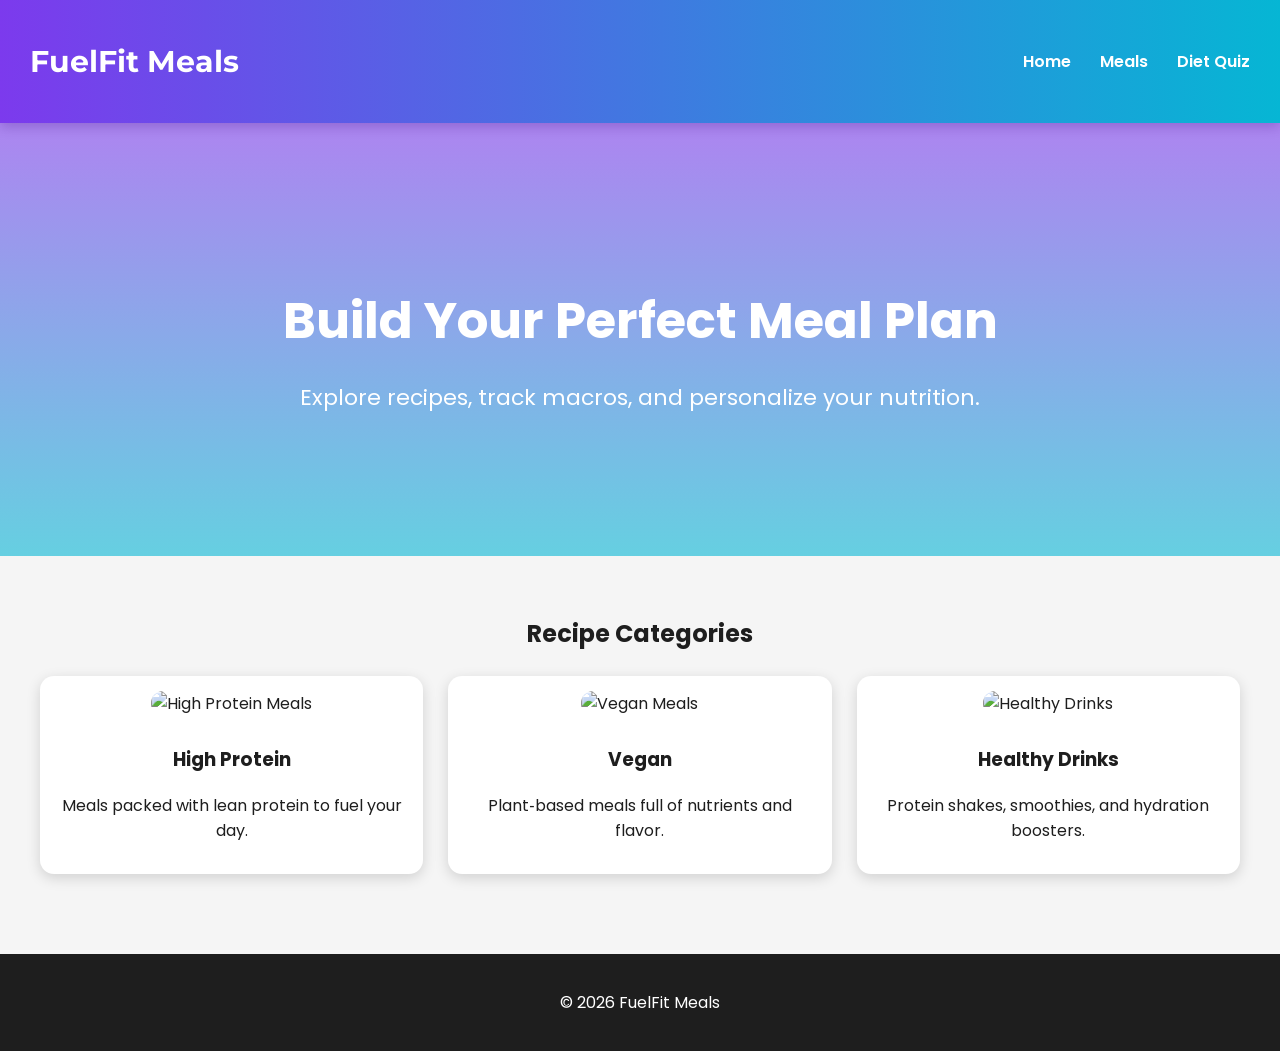
==== index.html @ ccb08ff2 "Add files via upload" ====
<!DOCTYPE html>
<html lang="en">
<head>
    <meta charset="UTF-8">
    <meta name="viewport" content="width=device-width, initial-scale=1.0">
    <title>FuelFit Meals</title>
    <link rel="stylesheet" href="style.css">
</head>

<body>

    <!-- Navigation Bar -->
    <nav class="navbar">
        <h1 class="logo">FuelFit Meals</h1>
        <ul class="nav-links">
            <li><a href="index.html">Home</a></li>
            <li><a href="meals.html">Meals</a></li>
            <li><a href="quiz.html">Diet Quiz</a></li>
        </ul>
    </nav>

    <!-- Hero Section -->
    <header class="hero">
        <h2>Build Your Perfect Meal Plan</h2>
        <p>Explore recipes, track macros, and personalize your nutrition.</p>
    </header>

    <!-- Categories Section -->
    <section class="categories">
        <h2>Recipe Categories</h2>

        <div class="category-grid">
            <!-- Category 1 -->
            <div class="category-card">
                <img src="images/protein.jpg" alt="High Protein Meals">
                <h3>High Protein</h3>
                <p>Meals packed with lean protein to fuel your day.</p>
            </div>

            <!-- Category 2 -->
            <div class="category-card">
                <img src="images/vegan.jpg" alt="Vegan Meals">
                <h3>Vegan</h3>
                <p>Plant‑based meals full of nutrients and flavor.</p>
            </div>

            <!-- Category 3 -->
            <div class="category-card">
                <img src="images/drinks.jpg" alt="Healthy Drinks">
                <h3>Healthy Drinks</h3>
                <p>Protein shakes, smoothies, and hydration boosters.</p>
            </div>
        </div>
    </section>

    <!-- Footer -->
    <footer>
        <p>© 2026 FuelFit Meals</p>
    </footer>

</body>
</html>
---- style.css ----
/* ---------------- GLOBAL COLORS & FONTS ---------------- */
@import url('https://fonts.googleapis.com/css2?family=Poppins:wght@300;400;600&family=Montserrat:wght@600&display=swap');

:root {
    --primary: #7C3AED;   /* Purple */
    --secondary: #06B6D4; /* Teal */
    --accent: #F97316;    /* Orange */
    --dark: #1E1E1E;
    --light: #F5F5F5;
}

body {
    margin: 0;
    font-family: 'Poppins', sans-serif;
    background: var(--light);
    color: var(--dark);
}

/* ---------------- NAVBAR ---------------- */
.navbar {
    display: flex;
    justify-content: space-between;
    align-items: center;
    background: linear-gradient(90deg, var(--primary), var(--secondary));
    padding: 18px 30px;
    color: white;
    box-shadow: 0 4px 12px rgba(0,0,0,0.3);
}

.logo {
    font-family: 'Montserrat', sans-serif;
    font-size: 30px;
}

.nav-links li {
    display: inline-block;
    margin-left: 25px;
}

.nav-links a {
    color: white;
    text-decoration: none;
    font-weight: 600;
    transition: 0.3s;
}

.nav-links a:hover {
    color: var(--accent);
}

/* ---------------- HERO ---------------- */
.hero {
    background: linear-gradient(rgba(124,58,237,0.6), rgba(6,182,212,0.6)),
                url('images/hero.jpg') center/cover no-repeat;
    padding: 120px 20px;
    text-align: center;
    color: white;
}

.hero h2 {
    font-size: 50px;
    margin-bottom: 10px;
}

.hero p {
    font-size: 22px;
}

/* ---------------- CATEGORY GRID ---------------- */
.categories {
    padding: 40px;
    text-align: center;
}

.category-grid {
    display: grid;
    grid-template-columns: repeat(3, 1fr);
    gap: 25px;
    margin-top: 25px;
}

.category-card {
    background: white;
    padding: 15px;
    border-radius: 14px;
    box-shadow: 0 4px 14px rgba(0,0,0,0.15);
    transition: 0.3s;
}

.category-card:hover {
    transform: translateY(-8px);
    box-shadow: 0 6px 20px rgba(0,0,0,0.2);
}

.category-card img {
    width: 100%;
    border-radius: 12px;
    margin-bottom: 10px;
}

/* ---------------- MEAL TABLE ---------------- */
.meal-table-section {
    padding: 40px;
}

.meal-table {
    width: 95%;
    margin: auto;
    border-collapse: collapse;
    background: white;
    border-radius: 12px;
    overflow: hidden;
    box-shadow: 0 4px 14px rgba(0,0,0,0.15);
}

.meal-table th {
    background: var(--primary);
    color: white;
    padding: 14px;
    font-size: 18px;
}

.meal-table td {
    padding: 12px;
    border-bottom: 1px solid #ddd;
}

.add-btn {
    background: var(--accent);
    color: white;
    padding: 10px 16px;
    border: none;
    border-radius: 6px;
    cursor: pointer;
    transition: 0.3s;
    font-weight: 600;
}

.add-btn:hover {
    background: #ea580c;
}

/* ---------------- QUIZ FORM ---------------- */
.quiz-section {
    padding: 40px;
    text-align: center;
}

.quiz-form {
    width: 50%;
    margin: auto;
    background: white;
    padding: 30px;
    border-radius: 14px;
    box-shadow: 0 4px 14px rgba(0,0,0,0.15);
}

.quiz-form input,
.quiz-form select {
    width: 100%;
    padding: 12px;
    margin-bottom: 18px;
    border-radius: 6px;
    border: 1px solid #ccc;
}

.submit-btn {
    background: var(--secondary);
    color: white;
    padding: 12px;
    border: none;
    border-radius: 6px;
    cursor: pointer;
    width: 100%;
    font-size: 18px;
    transition: 0.3s;
    font-weight: 600;
}

.submit-btn:hover {
    background: #0891b2;
}

/* ---------------- FOOTER ---------------- */
footer {
    text-align: center;
    padding: 20px;
    background: var(--dark);
    color: white;
    margin-top: 40px;
}
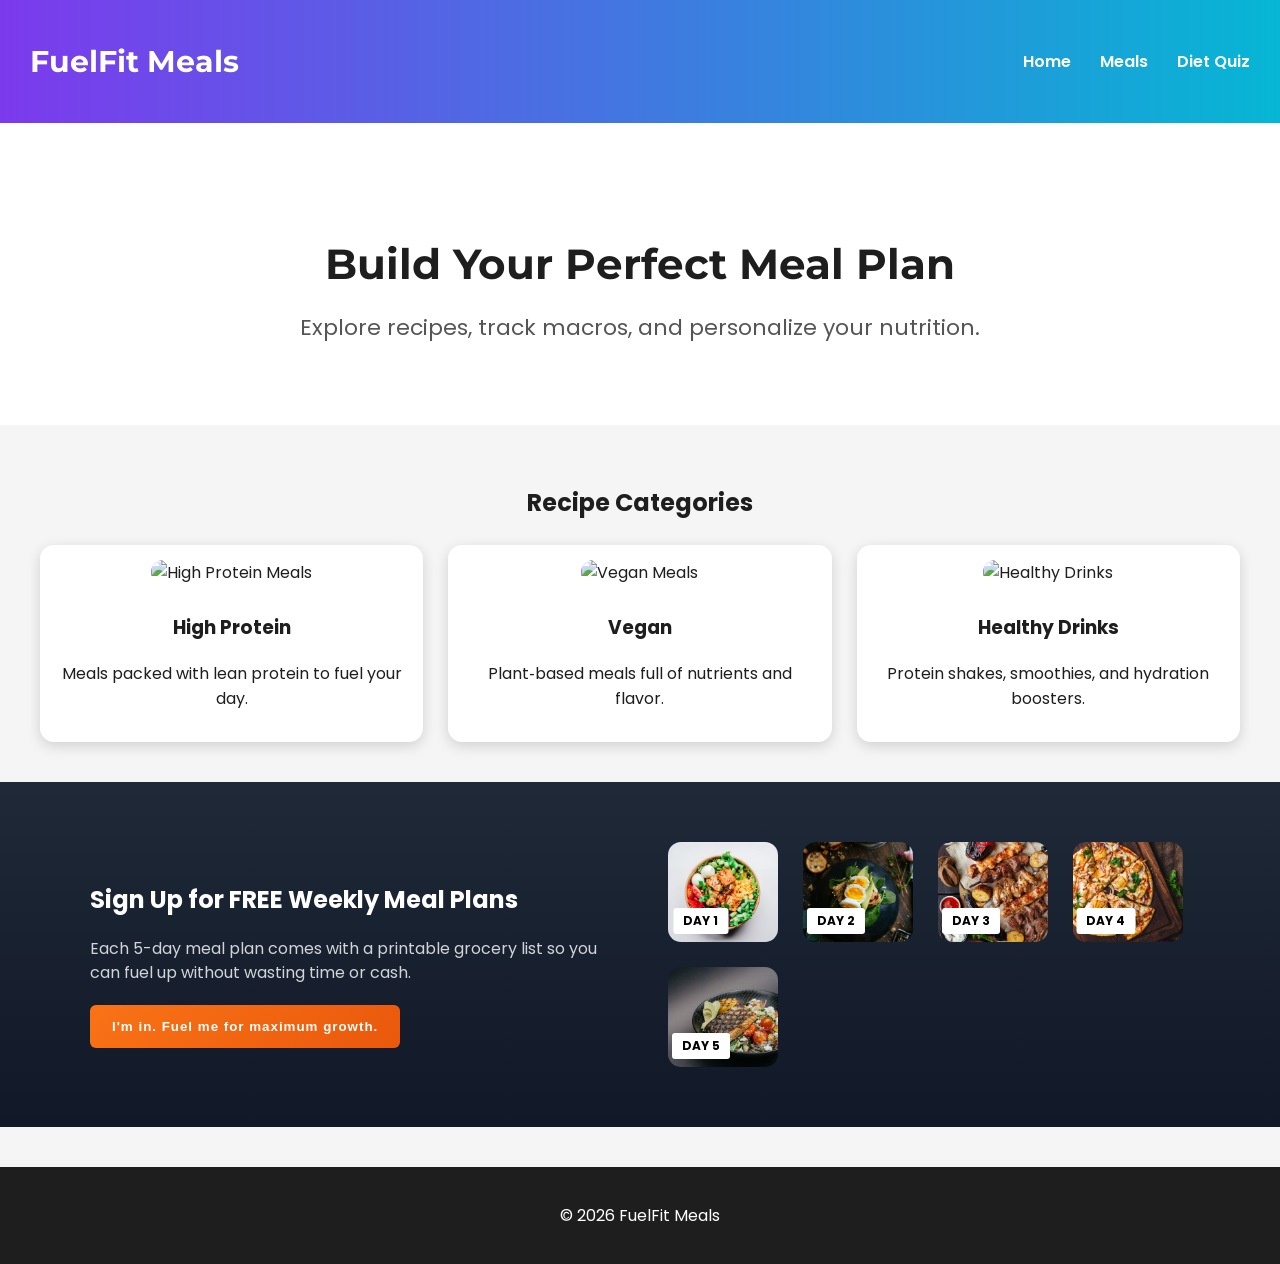
==== commit 499ffd9d: "added signup section, button, and images" ====
--- a/index.html
+++ b/index.html
@@ -53,6 +53,55 @@
         </div>
     </section>
 
+
+    <!-- Sign Up section -->
+
+    <section class="signup-section">
+
+        <div class="signup-container">
+
+            <!-- Left side -->
+
+            <div class="signup-text">
+                <h2>Sign Up for FREE Weekly Meal Plans</h2>
+
+                <p>
+                    Each 5-day meal plan comes with a printable grocery list 
+                    so you can fuel up without wasting time or cash.
+                </p>
+
+                <button class="cta-btn">I'm in. Fuel me for maximum growth.</button>
+            </div>
+
+            <!-- Right side -->
+
+            <div class="signup-images">
+                <div class="rsquare">
+                    <img src="images/bowl.jpg" alt="Day 1">
+                    <span>DAY 1</span>
+                </div>
+                <div class="rsquare">
+                    <img src="images/eggs.jpg" alt="Day 2">
+                    <span>DAY 2</span>
+                </div>
+                <div class="rsquare">
+                    <img src="images/kabob.jpg" alt="Day 3">
+                    <span>DAY 3</span>
+                </div>
+                <div class="rsquare">
+                    <img src="images/marg_pizza.jpg" alt="Day 4">
+                    <span>DAY 4</span>
+                </div>
+                <div class="rsquare">
+                    <img src="images/salmon.jpg" alt="Day 5">
+                    <span>DAY 5</span>
+                </div>
+            </div>
+
+        </div>
+
+    </section>
+
     <!-- Footer -->
     <footer>
         <p>© 2026 FuelFit Meals</p>
--- a/style.css
+++ b/style.css
@@ -1,4 +1,4 @@
-/* ---------------- GLOBAL COLORS & FONTS ---------------- */
+/* ---------------- COLORS & FONTS ---------------- */
 @import url('https://fonts.googleapis.com/css2?family=Poppins:wght@300;400;600&family=Montserrat:wght@600&display=swap');
 
 :root {
@@ -50,23 +50,27 @@
 
 /* ---------------- HERO ---------------- */
 .hero {
-    background: linear-gradient(rgba(124,58,237,0.6), rgba(6,182,212,0.6)),
-                url('images/hero.jpg') center/cover no-repeat;
-    padding: 120px 20px;
+    background: #ffffff;
+    padding: 80px 20px;
     text-align: center;
-    color: white;
+    color: var(--dark);
 }
 
 .hero h2 {
-    font-size: 50px;
-    margin-bottom: 10px;
+    font-size: 42px;
+    margin-bottom: 20px;
+    font-family:'Montserrat', sans-serif;
 }
 
 .hero p {
     font-size: 22px;
-}
-
-/* ---------------- CATEGORY GRID ---------------- */
+    max-width: 700px;
+    margin: auto;
+    line-height: 1.6;
+    color: #555;
+}
+
+/* ---------------- GRID ---------------- */
 .categories {
     padding: 40px;
     text-align: center;
@@ -189,3 +193,113 @@
     color: white;
     margin-top: 40px;
 }
+
+
+
+/* ---------------- SIGNUP SECTION  ---------------- */
+
+.signup-section {
+    background: linear-gradient(to bottom, #1f2937,#111827);
+    color: white;
+    padding: 60px 20px;
+}
+
+.signup-container {
+    max-width: 1100px;
+    margin: auto;
+    display: flex;
+    align-items: center;
+    justify-content: space-between;
+    gap: 40px;
+}
+
+/* ---------------- SIGNUP SECTION: Left side text  ---------------- */
+
+.signup-text {
+    flex: 1;
+}
+
+.signup-txt h2 {
+    font-size: 32px;
+    margin-bottom: 15px;
+    font-family: 'Montserrat', sans-serif;
+}
+
+.signup-text p {
+    font-size: 16px;
+    color: #d1d5db;
+    margin-bottom: 20px;
+    line-height: 1.5;
+}
+
+
+/* ---------------- SIGNUP SECTION: CTA Button ---------------- */
+
+.cta-btn {
+
+    background: linear-gradient(135deg, #f97316,#ea580c);
+    color:white;
+    padding: 14px 22px;
+    border: none;
+    border-radius: 6px;
+    font-weight: 700;
+    letter-spacing: 1px;
+    cursor: pointer;
+    transition: all 0.25s ease;
+    box-shadow: 0 6px 20px rgba(249,115,22,0,0.35); 
+}
+
+/* ---------------- SIGNUP SECTION: CTA Button Hover ---------------- */
+.cta-btn:hover {
+    transform: translateY(-2px);
+    background: linear-gradient(135deg, #fb923c, #f97316);
+    box-shadow: 0 10px 25px rgba(249,115,22,0.5);
+}
+
+/* ---------------- SIGNUP SECTION: CTA Button Click ---------------- */
+.cta-btn:active {
+    transform: scale(1.0);
+}
+
+/* ---------------- SIGNUP SECTION: Days Rounded Squares ---------------- */
+.rsquare {
+    width: 110px;
+    height: 100px;
+    border-radius: 13px;
+    overflow: hidden;
+    position: relative;
+}
+
+/* ---------------- SIGNUP SECTION: Days Rounded Squares : Images ---------------- */
+
+.signup-images {
+    flex:1;
+    display: grid;
+    grid-template-columns: repeat(auto-fit,110px);
+    gap: 25px;
+    justify-content: center;
+}
+
+
+
+.rsquare img {
+    width: 100%;
+    height: 100%;
+    object-fit: cover;
+    object-position: center;
+}
+
+/* ---------------- SIGNUP SECTION: Days Rounded Squares : Images Label ---------------- */
+
+.rsquare span {
+    position: absolute;
+    bottom: 8px;
+    left: 30%;
+    transform: translate(-50%);
+    background: white;
+    color: black;
+    font-size: 12px;
+    font-weight: 700;
+    padding: 4px 10px;
+    border-radius: 3px;
+}
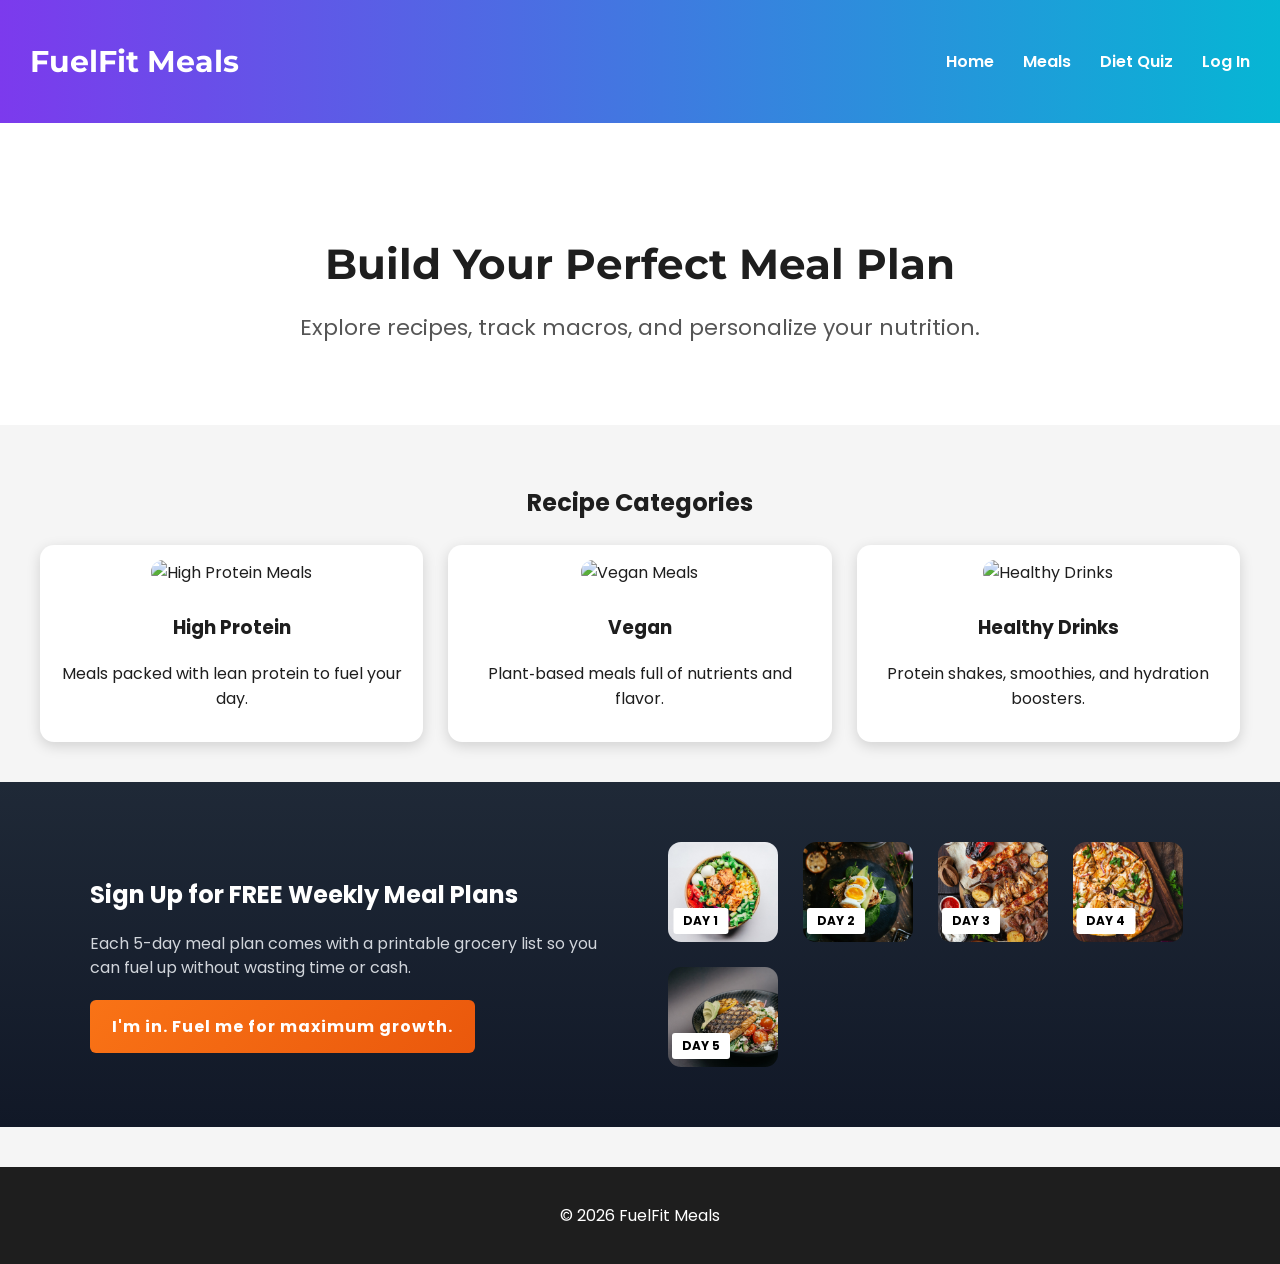
==== commit 396bc589: "added working signup & login pages" ====
--- a/index.html
+++ b/index.html
@@ -16,6 +16,7 @@
             <li><a href="index.html">Home</a></li>
             <li><a href="meals.html">Meals</a></li>
             <li><a href="quiz.html">Diet Quiz</a></li>
+            <li><a href="login.html">Log In</a></li>
         </ul>
     </nav>
 
@@ -70,7 +71,7 @@
                     so you can fuel up without wasting time or cash.
                 </p>
 
-                <button class="cta-btn">I'm in. Fuel me for maximum growth.</button>
+                <a href="signup.html" class="cta-btn">I'm in. Fuel me for maximum growth.</a>
             </div>
 
             <!-- Right side -->
--- a/style.css
+++ b/style.css
@@ -302,4 +302,101 @@
     font-weight: 700;
     padding: 4px 10px;
     border-radius: 3px;
+}
+
+/* ----------------------------- */
+/* Sign up / Login page styling  */
+/* ----------------------------- */
+
+.auth-page {
+    min-height: calc(100vh - 160px);
+    display: flex;
+    justify-content: center;
+    align-items: center;
+    padding: 60px 20px;
+    background-color: #f4f4f4;
+}
+
+.auth-card {
+    background-color: white;
+    width: 100%;
+    max-width: 500px;
+    padding: 40px;
+    border-radius: 18px;
+    box-shadow: 0 8px 20px rgba(0, 0, 0, 0.08);
+}
+
+.auth-card h2 {
+    text-align: center;
+    margin-bottom: 10px;
+}
+
+.auth-subtext {
+    text-align: center;
+    margin-bottom: 25px;
+    color: #555;
+}
+
+.auth-form {
+    display: flex;
+    flex-direction: column;
+    gap: 12px;
+}
+
+.auth-form label {
+    font-weight: 600;
+    margin-top: 5px;
+}
+
+.auth-form input {
+    padding: 14px;
+    border: 1px solid #ccc;
+    border-radius: 10px;
+    font-size: 1rem;
+}
+
+.auth-btn {
+    margin-top: 15px;
+    padding: 14px;
+    border: none;
+    border-radius: 10px;
+    background: linear-gradient(90deg, #7b2ff7, #00c6ff);
+    color: white;
+    font-size: 1rem;
+    font-weight: bold;
+    cursor: pointer;
+    transition: 0.3s ease;
+}
+
+.auth-btn:hover {
+    opacity: 0.9;
+}
+
+.form-message {
+    text-align: center;
+    font-weight: bold;
+    margin-top: 18px;
+    min-height: 24px;
+}
+
+.auth-switch-text {
+    text-align: center;
+    margin-top: 20px;
+}
+
+.auth-switch-text a {
+    color: #7b2ff7;
+    font-weight: bold;
+    text-decoration: none;
+}
+
+.auth-switch-text a:hover {
+    text-decoration: underline;
+}
+
+/* Make the CTA button link on the home page still look like a button */
+a.cta-btn {
+    display: inline-block;
+    text-decoration: none;
+    text-align: center;
 }
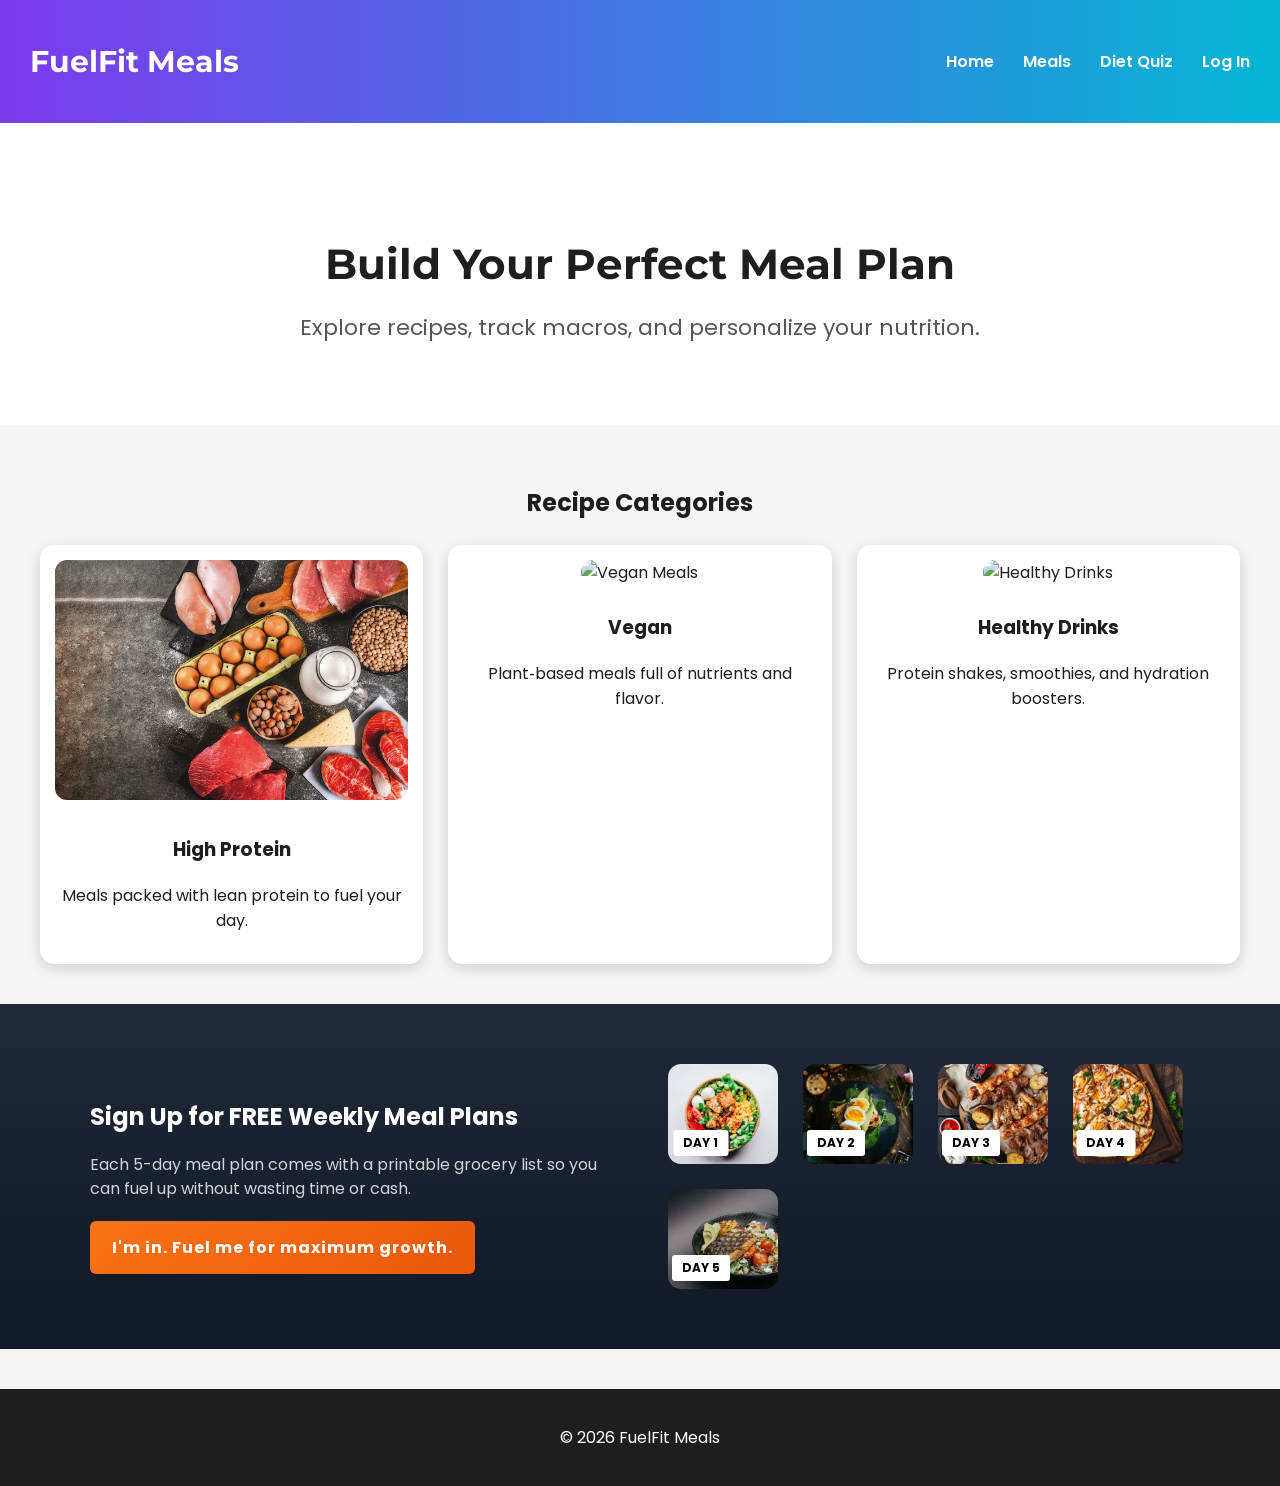
==== commit dc59cef8: "Update index.html" ====
--- a/index.html
+++ b/index.html
@@ -16,7 +16,8 @@
             <li><a href="index.html">Home</a></li>
             <li><a href="meals.html">Meals</a></li>
             <li><a href="quiz.html">Diet Quiz</a></li>
-            <li><a href="login.html">Log In</a></li>
+            <!--  nav item will be controlled by JavaScript -->
+            <li id="authNavItem"></li>
         </ul>
     </nav>
 
@@ -33,8 +34,9 @@
         <div class="category-grid">
             <!-- Category 1 -->
             <div class="category-card">
-                <img src="images/protein.jpg" alt="High Protein Meals">
-                <h3>High Protein</h3>
+                <img src="images/protein.avif" alt="High Protein Meals">
+
+                 <h3>High Protein</h3>
                 <p>Meals packed with lean protein to fuel your day.</p>
             </div>
 
@@ -108,5 +110,6 @@
         <p>© 2026 FuelFit Meals</p>
     </footer>
 
+    <script src="script.js"></script>
 </body>
 </html>
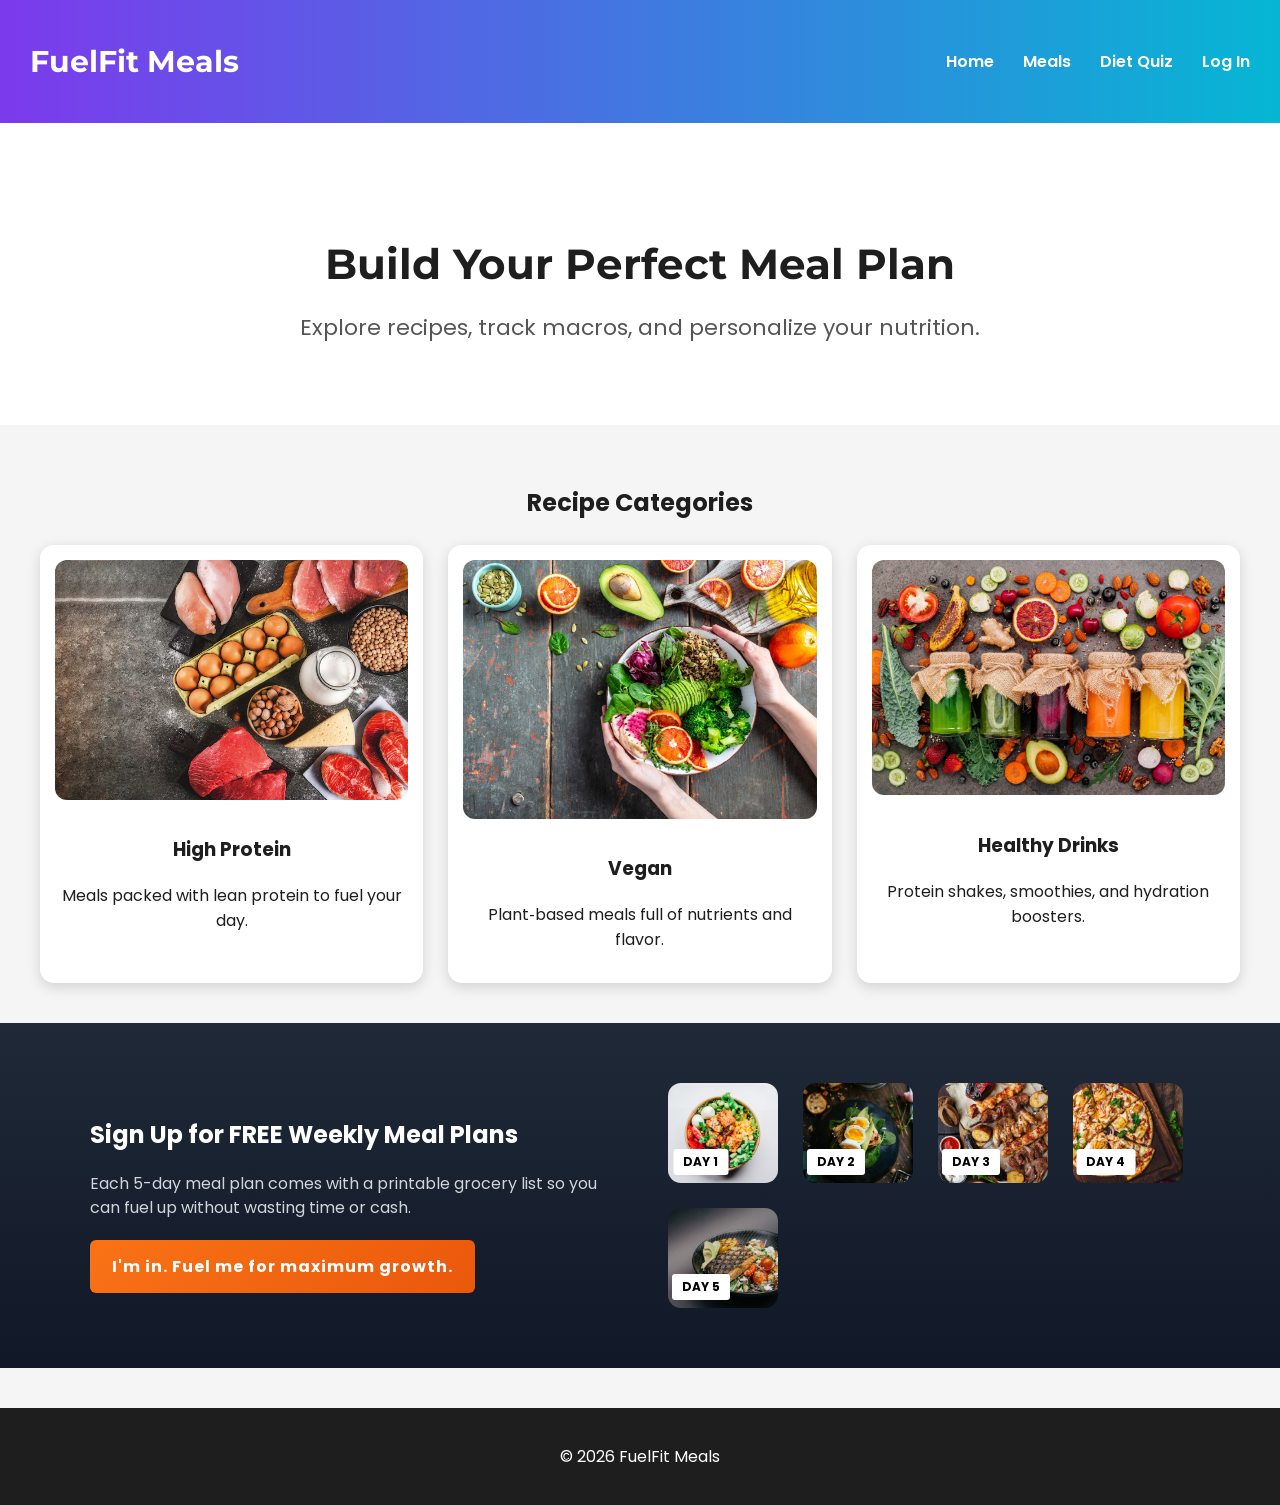
==== commit a7cf3edc: "Update index.html" ====
--- a/index.html
+++ b/index.html
@@ -49,7 +49,7 @@
 
             <!-- Category 3 -->
             <div class="category-card">
-                <img src="images/drinks.jpg" alt="Healthy Drinks">
+                <img src="images/drinks.avif" alt="Healthy Drinks">
                 <h3>Healthy Drinks</h3>
                 <p>Protein shakes, smoothies, and hydration boosters.</p>
             </div>
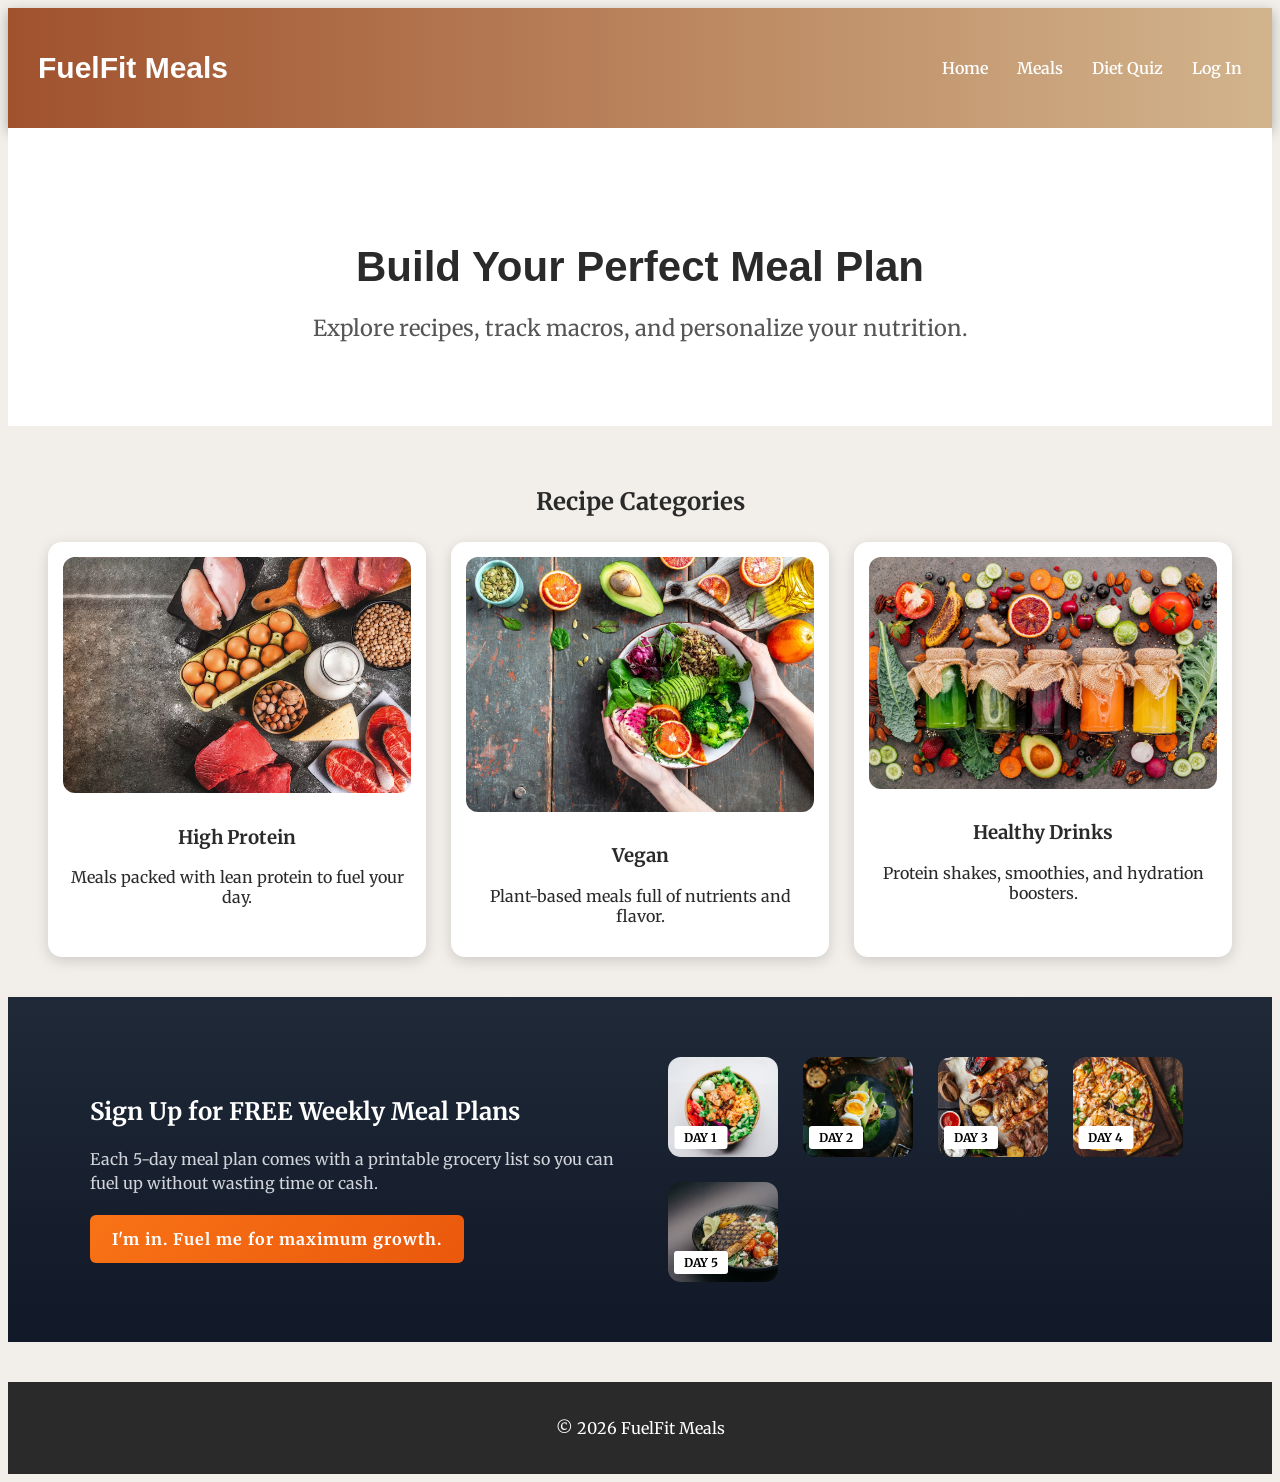
==== commit 976531d2: "Update index.html" ====
--- a/index.html
+++ b/index.html
@@ -113,3 +113,5 @@
     <script src="script.js"></script>
 </body>
 </html>
+
+
--- a/style.css
+++ b/style.css
@@ -1,20 +1,24 @@
-/* ---------------- COLORS & FONTS ---------------- */
-@import url('https://fonts.googleapis.com/css2?family=Poppins:wght@300;400;600&family=Montserrat:wght@600&display=swap');
+
+@import url('https://fonts.googleapis.com/css2?family=Merriweather:wght@300;400&family=Montserrat+Alternates:wght@600&display=swap');
 
 :root {
-    --primary: #7C3AED;   /* Purple */
-    --secondary: #06B6D4; /* Teal */
-    --accent: #F97316;    /* Orange */
-    --dark: #1E1E1E;
-    --light: #F5F5F5;
+    --primary: #A0522D;   /* Clay */
+    --secondary: #D2B48C; /* Tan */
+    --accent: #8B4513;    /* Rich brown */
+    --dark: #2A2A2A;
+    --light: #F2EFEA;     /* Stone */
 }
 
 body {
-    margin: 0;
-    font-family: 'Poppins', sans-serif;
     background: var(--light);
     color: var(--dark);
-}
+    font-family: 'Merriweather', serif;
+}
+
+.logo, .hero h2 {
+    font-family: 'Montserrat Alternates', sans-serif;
+}
+
 
 /* ---------------- NAVBAR ---------------- */
 .navbar {
@@ -144,46 +148,7 @@
     background: #ea580c;
 }
 
-/* ---------------- QUIZ FORM ---------------- */
-.quiz-section {
-    padding: 40px;
-    text-align: center;
-}
-
-.quiz-form {
-    width: 50%;
-    margin: auto;
-    background: white;
-    padding: 30px;
-    border-radius: 14px;
-    box-shadow: 0 4px 14px rgba(0,0,0,0.15);
-}
-
-.quiz-form input,
-.quiz-form select {
-    width: 100%;
-    padding: 12px;
-    margin-bottom: 18px;
-    border-radius: 6px;
-    border: 1px solid #ccc;
-}
-
-.submit-btn {
-    background: var(--secondary);
-    color: white;
-    padding: 12px;
-    border: none;
-    border-radius: 6px;
-    cursor: pointer;
-    width: 100%;
-    font-size: 18px;
-    transition: 0.3s;
-    font-weight: 600;
-}
-
-.submit-btn:hover {
-    background: #0891b2;
-}
+
 
 /* ---------------- FOOTER ---------------- */
 footer {
@@ -399,4 +364,76 @@
     display: inline-block;
     text-decoration: none;
     text-align: center;
-}+}
+/* ------------------------------
+   QUIZ PAGE LAYOUT FIXES
+   ------------------------------ */
+
+.quiz-section {
+    max-width: 600px;
+    margin: 4rem auto;
+    padding: 2rem;
+    background: #f5f1e8; /* soft earthy cream */
+    border-radius: 10px;
+    box-shadow: 0 2px 8px rgba(0,0,0,0.08);
+}
+
+.quiz-section h2 {
+    text-align: center;
+    margin-bottom: 1.5rem;
+    color: #3b3a36; /* earthy dark brown */
+}
+
+.quiz-form {
+    display: flex;
+    flex-direction: column;
+    gap: 1.4rem;
+}
+
+.form-group {
+    display: flex;
+    flex-direction: column;
+    gap: 0.4rem;
+}
+
+.form-group label {
+    font-weight: 600;
+    color: #3b3a36;
+}
+
+.quiz-form input[type="number"],
+.quiz-form select {
+    padding: 10px;
+    border: 1px solid #c9c3b8;
+    border-radius: 6px;
+    background: #fff;
+    font-size: 1rem;
+}
+
+.form-group label input[type="checkbox"] {
+    margin-right: 6px;
+}
+
+.submit-btn {
+    padding: 12px 20px;
+    background-color: var(--secondary);
+    color: white;
+    border: none;
+    border-radius: 6px;
+    font-size: 1rem;
+    cursor: pointer;
+    transition: 0.2s ease;
+    font-weight: 600;
+}
+
+.submit-btn:hover {
+    background-color: #c19a6b;
+}
+
+@media (max-width: 480px) {
+    .quiz-section {
+        margin: 2rem 1rem;
+        padding: 1.5rem;
+    }
+}
+
